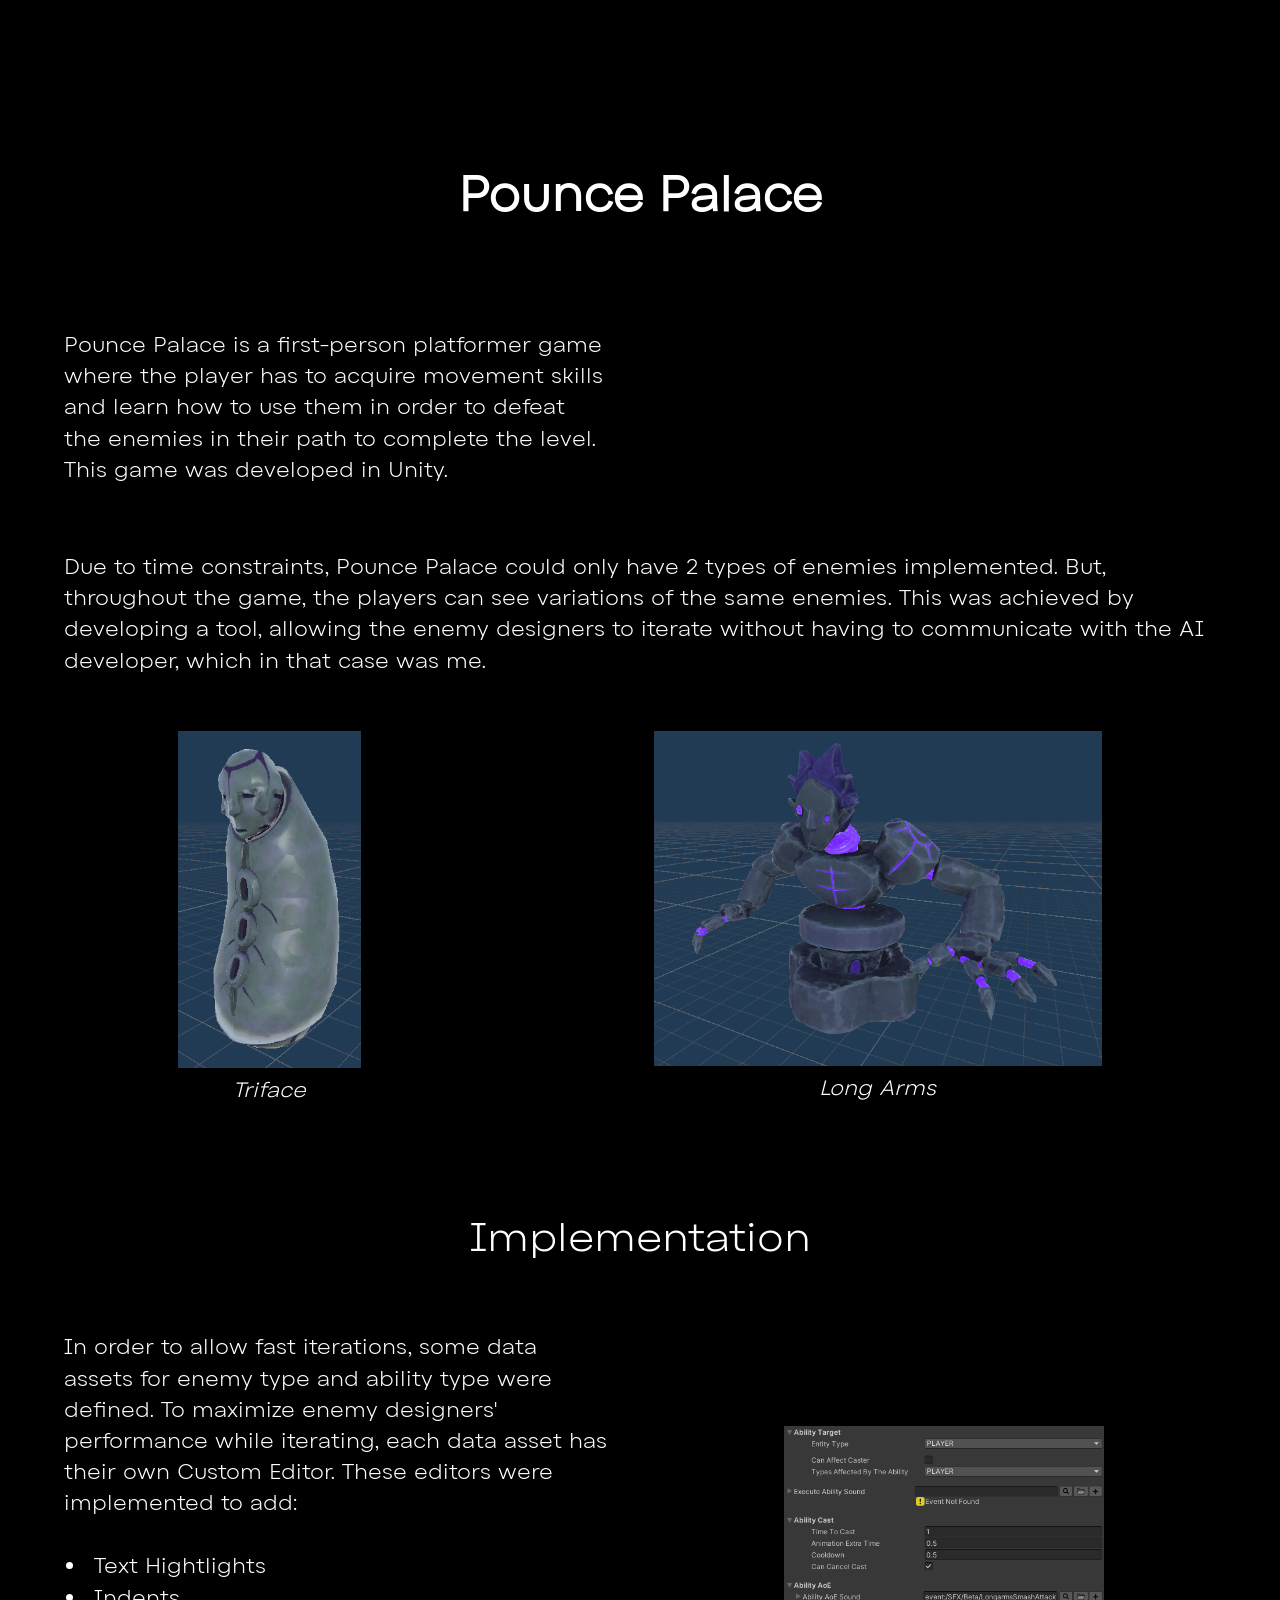
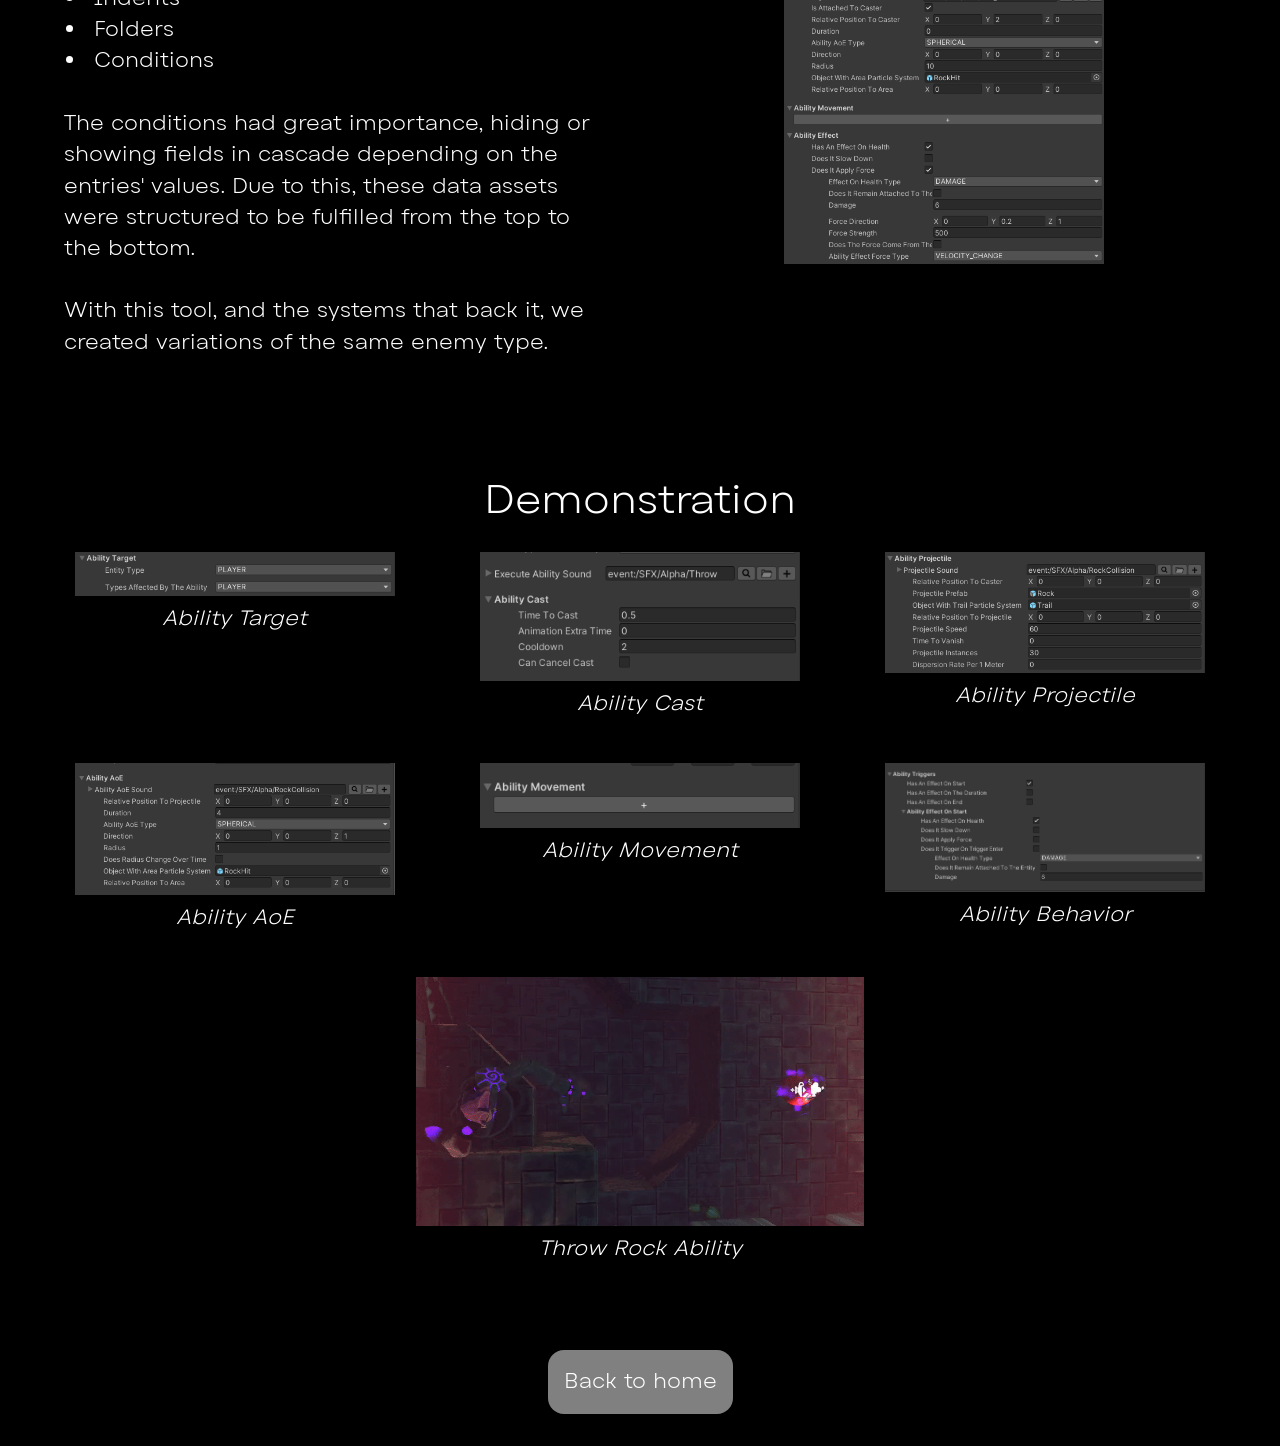
==== pages/ability-maker-pounce-palace.html @ 69819fae "Reorganization Done" ====
<!DOCTYPE html>
<html lang="en">
    <head>
        <meta charset="UTF-8">
        <meta name="viewport" content="width=device-width, initial-scale=1.0">
        <title>Abel Pujol - Portfolio</title>
        <link rel="stylesheet" href="../styles/reset.css">
        <link rel="stylesheet" href="../styles/style.css">
    </head>
    <body>
        <div class="main-title page-title white">
            <p class="main-title page-title">Pounce Palace</p>
        </div>
        <div class="page-content">
            <div class="page-content-grid">
                <p class="text white page-text">
                    Pounce Palace is a first-person platformer game where the player has to acquire movement skills and learn how to use them in order to defeat the enemies in their path to complete the level.
                    <br>
                    This game was developed in Unity.
                </p>
                <video class="clickable horizontal-medium-page-media" autoplay muted loop>
                    <source src="../resources/videos/pounce-palace/trailer.mp4">
                </video>
            </div>
            <div>
                <p class="text white page-text">
                    Due to time constraints, Pounce Palace could only have 2 types of enemies implemented.
                    But, throughout the game, the players can see variations of the same enemies.
                    This was achieved by developing a tool, allowing the enemy designers to iterate without having to communicate with the AI developer, which in that case was me.
                </p>
            </div>
            <div class="page-content-block">
                <figure class="solid-border thin-border border-padding">
                    <img class="clickable vertical-small-page-media" src="../resources/images/pounce-palace/triface.png" alt="">
                    <figcaption class="text white">Triface</figcaption>
                </figure>
                <figure class="solid-border thin-border border-padding">
                    <img class="clickable horizontal-medium-page-media" src="../resources/images/pounce-palace/longarms.png" alt="">
                    <figcaption class="text white">Long Arms</figcaption>
                </figure>
            </div>
            <div>
                <p class="title page-title white">Implementation</p>
            </div>
            <div class="page-content-grid">
                <div>
                    <p class="text white page-text">
                        In order to allow fast iterations, some data assets for enemy type and ability type were defined.
                        To maximize enemy designers' performance while iterating, each data asset has their own Custom Editor.
                        These editors were implemented to add:
                    </p>
                    <ul class="text white page-text">
                        <li>Text Hightlights</li>
                        <li>Indents</li>
                        <li>Folders</li>
                        <li>Conditions</li>
                    </ul>
                    <p class="text white page-text">
                        The conditions had great importance, hiding or showing fields in cascade depending on the entries' values. 
                        Due to this, these data assets were structured to be fulfilled from the top to the bottom.
                        <br>
                        <br>
                        With this tool, and the systems that back it, we created variations of the same enemy type.
                    </p>                                                   
                </div>
                <img class="clickable vertical-medium-page-media" src="../resources/images/pounce-palace/ability-example.png" alt="">
            </div>
            <div>
                <p class="title page-title white">Demonstration</p>
            </div>
            <div class="page-content-block">
                <figure class="solid-border thin-border border-padding">
                    <img class="clickable horizontal-small-page-media" src="../resources/images/pounce-palace/ability-target.png" alt="">
                    <figcaption class="text white">Ability Target</figcaption>
                </figure>
                <figure class="solid-border thin-border border-padding">
                    <img class="clickable horizontal-small-page-media" src="../resources/images/pounce-palace/ability-cast.png" alt="">
                    <figcaption class="text white">Ability Cast</figcaption>
                </figure>
                <figure class="solid-border thin-border border-padding">
                    <img class="clickable horizontal-small-page-media" src="../resources/images/pounce-palace/ability-projectile.png" alt="">
                    <figcaption class="text white">Ability Projectile</figcaption>
                </figure>
                <figure class="solid-border thin-border border-padding">
                    <img class="clickable horizontal-small-page-media" src="../resources/images/pounce-palace/ability-aoe.png" alt="">
                    <figcaption class="text white">Ability AoE</figcaption>
                </figure>
                <figure class="solid-border thin-border border-padding">
                    <img class="clickable horizontal-small-page-media" src="../resources/images/pounce-palace/ability-movement.png" alt="">
                    <figcaption class="text white">Ability Movement</figcaption>
                </figure>
                <figure class="solid-border thin-border border-padding">
                    <img class="clickable horizontal-small-page-media" src="../resources/images/pounce-palace/ability-behavior.png" alt="">
                    <figcaption class="text white">Ability Behavior</figcaption>
                </figure>
            </div>
            <div class="page-content-block">
                <figure class="solid-border thin-border border-padding">
                    <img class="clickable horizontal-medium-page-media" src="../resources/videos/pounce-palace/throw-rock-ability.gif" alt="">
                    <figcaption class="text white">Throw Rock Ability</figcaption>
                </figure>
            </div>
        </div>
        <div class="back-to-home">
            <p class="back-button text white round-border">Back to home</p>
        </div>
        <script type="module" src="../src/sub-pages-script.js"></script>
        <noscript>Sorry, your browser doesn't support Javascript</noscript>
    </body>
</html>
---- styles/style.css ----
@font-face {
    font-family: Alphazet;
    src: url("../resources/fonts/Alphazet-Light.ttf");
}

:root
{
    /*#region Fonts*/
    --large-font-size: 3rem;
    --medium-font-size: 2.5rem;
    --small-font-size: 1.3rem;
    --tiny-font-size: 0.3rem;

    --font-family: Alphazet;
    /*#endregion Fonts*/

    --portrait-height: clamp(30%, calc(1.5rem + 12vw) , 85%);

    --logo-size: 4vw;

    --box-image-border-value: 1rem;
    --blur-value: 0.1rem;
    --brightness-value: 30%;
    --transition-time: 0.3s
}

body
{
    background-color: black;
    line-height: 1.5;
}

ul
{
    list-style-type: disc;
    list-style-position: inside;
}

li 
{
    padding-left: 1.9rem;
    text-indent: -1.38em;
}

figure
{
    margin: 1rem auto;
}

figcaption
{
    font-style: italic;
    text-align: center;
    background-color: black;
}

/*#region Classes*/

/*#region Font*/

.main-title
{
    font-size: var(--large-font-size);
    font-family: var(--font-family);
    font-weight: bold;
    transition: font-size var(--transition-time);
}

.title
{
    font-size: var(--medium-font-size);
    font-family: var(--font-family);
    transition: font-size var(--transition-time);
}

.text
{
    font-size: var(--small-font-size);
    font-family: var(--font-family);
    transition: font-size var(--transition-time);
}

.tiny-text
{
    font-size: var(--tiny-font-size);
    font-family: var(--font-family);
    transition: font-size var(--transition-time);
}

.card-banner-title
{
    font-size: 1.7rem;
    font-family: var(--font-family);
    transition: font-size var(--transition-time);
    font-weight: bold;
}

.white
{
    color: white;
}

/*#endregion Font*/

/*#region Categories*/

.category
{
    display: flex;
    flex-direction: column;
    align-self: center;
    align-items: center;
    justify-content: center;
    position: relative;
    width: 100%;
    margin: 1em 0;
    padding-bottom: 2em;
}

.category-title
{
    display: flex;
    align-content: center;
    justify-content: center;
    align-items: center;
    width: 100%;
    height: 8em;
}

.category-content
{
    display: flex;
    flex-wrap: wrap;
    justify-content: center;
    width: 95vw;
    margin: 1rem 0;
}

.category-dropdown
{
    display: flex;
    flex-direction: column;
    position: relative;
    width: 95vw;
    min-height: 12rem;
    margin-bottom: 1rem;
    align-self: center;
    align-items: center;
    justify-content: center;
    cursor: pointer;
}

.category-dropdown-title-box
{
    display: flex;
    align-items: center;
    justify-content: center;
    width: 100%;
    height: 12rem;
    background-color: black;
}

.category-dropdown-content
{
    display: none;
    flex-wrap: wrap;
    justify-content: center;
    width: 100%;
    margin: 1rem 0;
}

/*#endregion Categories*/

/*#region Subcategories*/

.subcategory-dropdown
{
    position: relative;
    margin: 1em 2em;
    cursor: pointer;
}

.subcategory-frame
{
    display: none;
    flex-direction: column;
    align-items: center;
    justify-content: center;
}

/*#endregion Subcategories*/

/*#region Card*/

.card
{
    position: relative;
    margin: 1em 2em;
    cursor: pointer;
}

.card-banner
{
    position: relative;
    width: 460px;
    height: 215px;
    transition: width var(--transition-time);
    cursor: pointer;
}

.card-banner-image
{
    display: block;
    width: 100%;
    height: 100%;
    object-fit: cover;
}

.card-banner-description
{
    position: absolute;
    inset: 0;
    display: none;
    flex-direction: column;
    justify-content: center;
    align-items: flex-start;
    padding: 1em;
    z-index: 1;
    transition: display var(--transition-time);
}

.card-banner-description-background
{
    position: absolute;
    inset: 0;
    background-color: black;
    opacity: 0;
    transition: opacity var(--transition-time);
}

/*#endregion Card*/

/*#region Page*/

.page-dropdown
{
    position: relative;
    margin: 1em 2em;
    cursor: pointer;
}

.page-dropdown-banner
{
    display: flex;
    align-items: center;
    justify-content: center;
    background-size: 100%;
    background-position: center;
    width: 460px;
    height: 215px;
    transition: width var(--transition-time);
}

.page-dropdown-title
{
    position: absolute;
    z-index: 1;
}

.page-dropdown-content
{
    display: none;
    flex-direction: column;
    justify-content: center;
    width: 100%;
}

.page-title
{
    position: relative;
    width: 100%;
    display: flex;
    align-items: center;
    justify-content: center;
    margin-top: 5rem;
}

.page-content
{
    padding: 2rem;
    width: calc(100% - 4rem);
}

.page-content-grid
{
    display: grid;
    grid-template-columns: 50% 50%;
    margin: 2rem auto;
}

.page-content-block
{
    display: flex;
    flex-wrap: wrap;
    align-items: flex-start;
}

.page-text
{
    margin: 2rem;
    align-self: center;
}

.horizontal-small-page-media
{
    width: 25vw;
    margin: auto;
}

.horizontal-medium-page-media
{
    width: 35vw;
    margin: auto;
}

.horizontal-large-page-media
{
    width: 80%;
    margin: auto;
}

.vertical-small-page-media
{
    width: 14.3vw;
    margin: auto;
}

.vertical-medium-page-media
{
    width: 25vw;
    margin: auto;
}

.back-to-home
{
    display: flex;
    align-content: center;
    justify-content: center;
    align-items: center;
    padding: 2rem;
}

.back-button
{
    padding: 1rem;
    background-color: grey;
    cursor: pointer;
}

/*#endregion Page*/

/*#region Utilities*/

.cross
{
    position: absolute;
    top: 0;
    right: 0;
    cursor: pointer;
    content: url("../resources/images/cross.png");
}

.reference-video
{
    width: 35vw;
    height: calc(35vw * 0.56);
    margin: 1rem auto;
}

.logo
{
    width: var(--logo-size);
    height: var(--logo-size);
}

/*#region Border*/

.solid-border
{
    border-style: solid;
}

.thick-border
{
    border-width: 5px;
}

.thin-border
{
    border-width: 2px;
}

.border-padding
{
    padding: 4px;
}

/*#endregion Border*/

.clickable
{
    cursor: pointer;
}

.round-border
{
    border-radius: var(--box-image-border-value);
}

.full-size
{
    width: 100%;
    height: 100%;
}

.opacity
{
    opacity: 0.5;
}

.blur
{
    backdrop-filter: blur(var(--blur-value)) brightness(var(--brightness-value));
    -webkit-backdrop-filter: blur(var(--blur-value)) brightness(var(--brightness-value));
}

/*#endregion Utilities*/

/*#endregion Classes*/

/*#region Ids*/

/*#region Image Zoom*/

#image-zoom
{
    display: none;
    justify-content: center;
    align-items: center;
    position: fixed;
    z-index: 20;
}

#image-zoom-container
{
    width: 80%;
    height: 80%;
    z-index: 30;
}

#zoomed-media
{
    width: 100%;
    height: 100%;
    object-fit: contain;    
}

/*#region Web Header*/

#topbar
{
    display: flex;
    flex-wrap: wrap;
    align-content: center;
    justify-content: space-evenly;
    align-items: center;
    position: fixed;
    width: 100%;
    gap: 5%;
    height: 4em;
    z-index: 10;
    background-color: black;
    transition: height var(--transition-time);
}

#about-me
{
    display: flex;
    align-items: center;
    width: 100%;
    gap: 5%;
    height: 14em;
    background-color: black;
    transition: height var(--transition-time);
}

#portrait
{
    height: var(--portrait-height);
    margin: 1em;
    object-fit: cover;
    align-self: center;
    justify-self: center;
}

#personal-info
{
    width: clamp(20%, calc(0.5rem + 35vw), 40%);
    color: var(--text-color);
    font-family: var(--font-family);
    justify-self: left;
}

#contact-list
{
    margin-left: 1rem;
    height: 100%;
    align-content: center;
}

#contact
{
    display: flex;
    align-items: center;
    white-space: nowrap;
}

#contact-icon
{
    display: block;
    margin: auto;
    width: var(--small-font-size);
}

#contact-link
{
    text-align: left;
    padding-left: 0.5em;
}

/*#endregion Web Header*/

/*#region Web Body*/

#content
{
    display: flex;
    flex-direction: column;
    flex-wrap: wrap;
    position: absolute;
    width: 100%;
    margin-top: 5em;
    transition: margin-top var(--transition-time);
}

/*#region Main Topics*/

#publications
{
    
}

#topics
{

}

#code-good-practices
{

}

/*#endregion Main Topics*/

/*#region Farlands: Tiny Harvest*/

#farlands-tiny-harvest-banner
{
    content: url("../resources/images/farlands-tiny-harvest/banner.jpg");
}

/*#endregion Farlands: Tiny Harvest*/

/*#region Multithreading*/

#multithreading-banner
{
    content: url("../resources/images/multithreading-banner.jpg");
}

/*#endregion Multithreading*/

/*#region Network*/

#network-banner
{
    content: url("../resources/images/network-banner.jpg");
}

/*#endregion Network*/

/*#region AI*/

#AI-banner
{
    content: url("../resources/images/AI-banner.jpg");
}

/*#endregion AI*/

/*#region Tooling*/

#tooling-banner
{
    content: url("../resources/images/tooling-banner.jpg");
}

/*#endregion Tooling*/

#pounce-palace-banner
{
    content: url("../resources/images/pounce-palace/banner.png");
}

#online-chess-banner
{
    content: url("../resources/images/online-chess/banner.jpg");
}

#patterns-banner
{
    content: url("../resources/images/patterns/banner.jpg");
}

/*#endregion Web Body*/

/*#region Utilities*/

#category-cross, #image-zoom-cross
{
    margin-top: 3.5rem;
    margin-right: 3.5rem;
}

#subcategory-cross, #card-cross
{
    margin-top: 1rem;
    margin-right: 1rem;
}

/*#endregion Utilities*/

/*#endregion Ids*/

/*#region Mobile Screen*/

@media only screen and (max-width: 1200px)
{
    #topbar
    {
        height: 10em;
        gap: 0%;
    }

    #content
    {
        margin-top: 13em;
    }
}

/*#endregion Mobile Screen*/
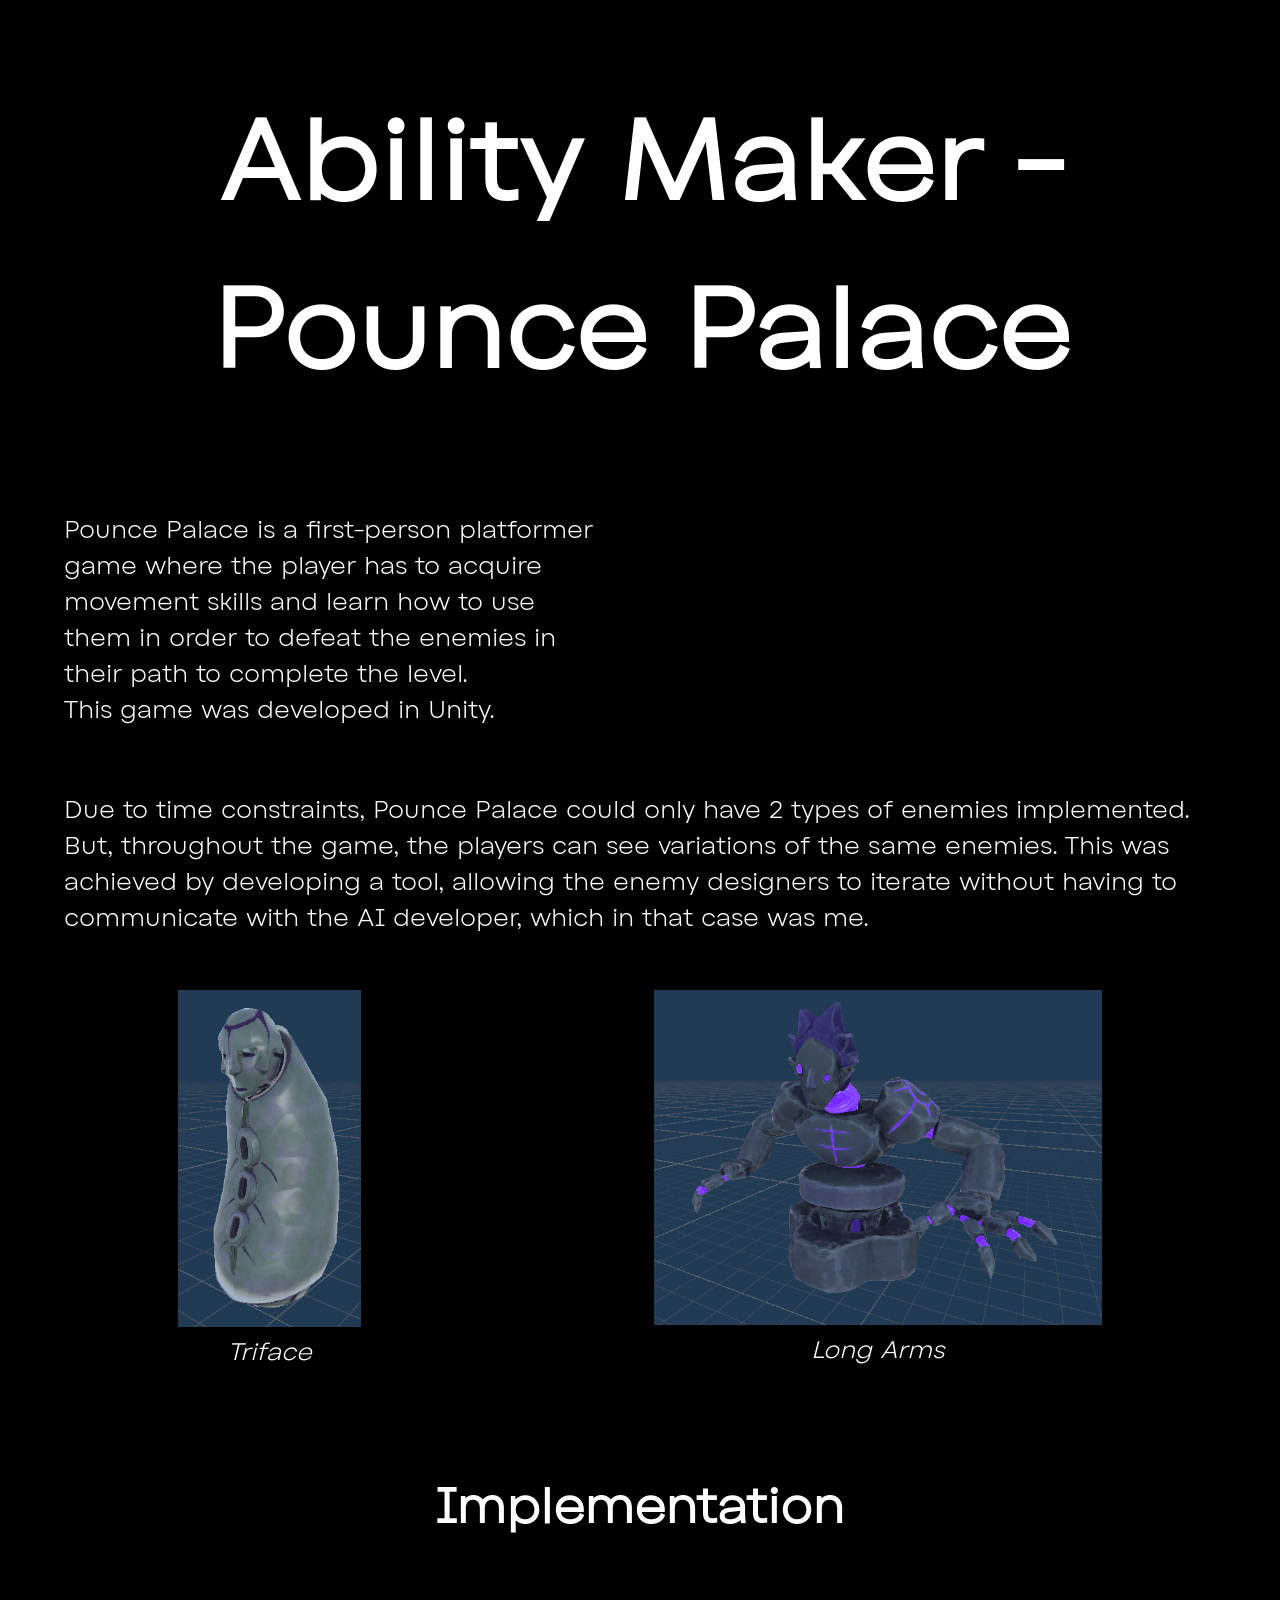
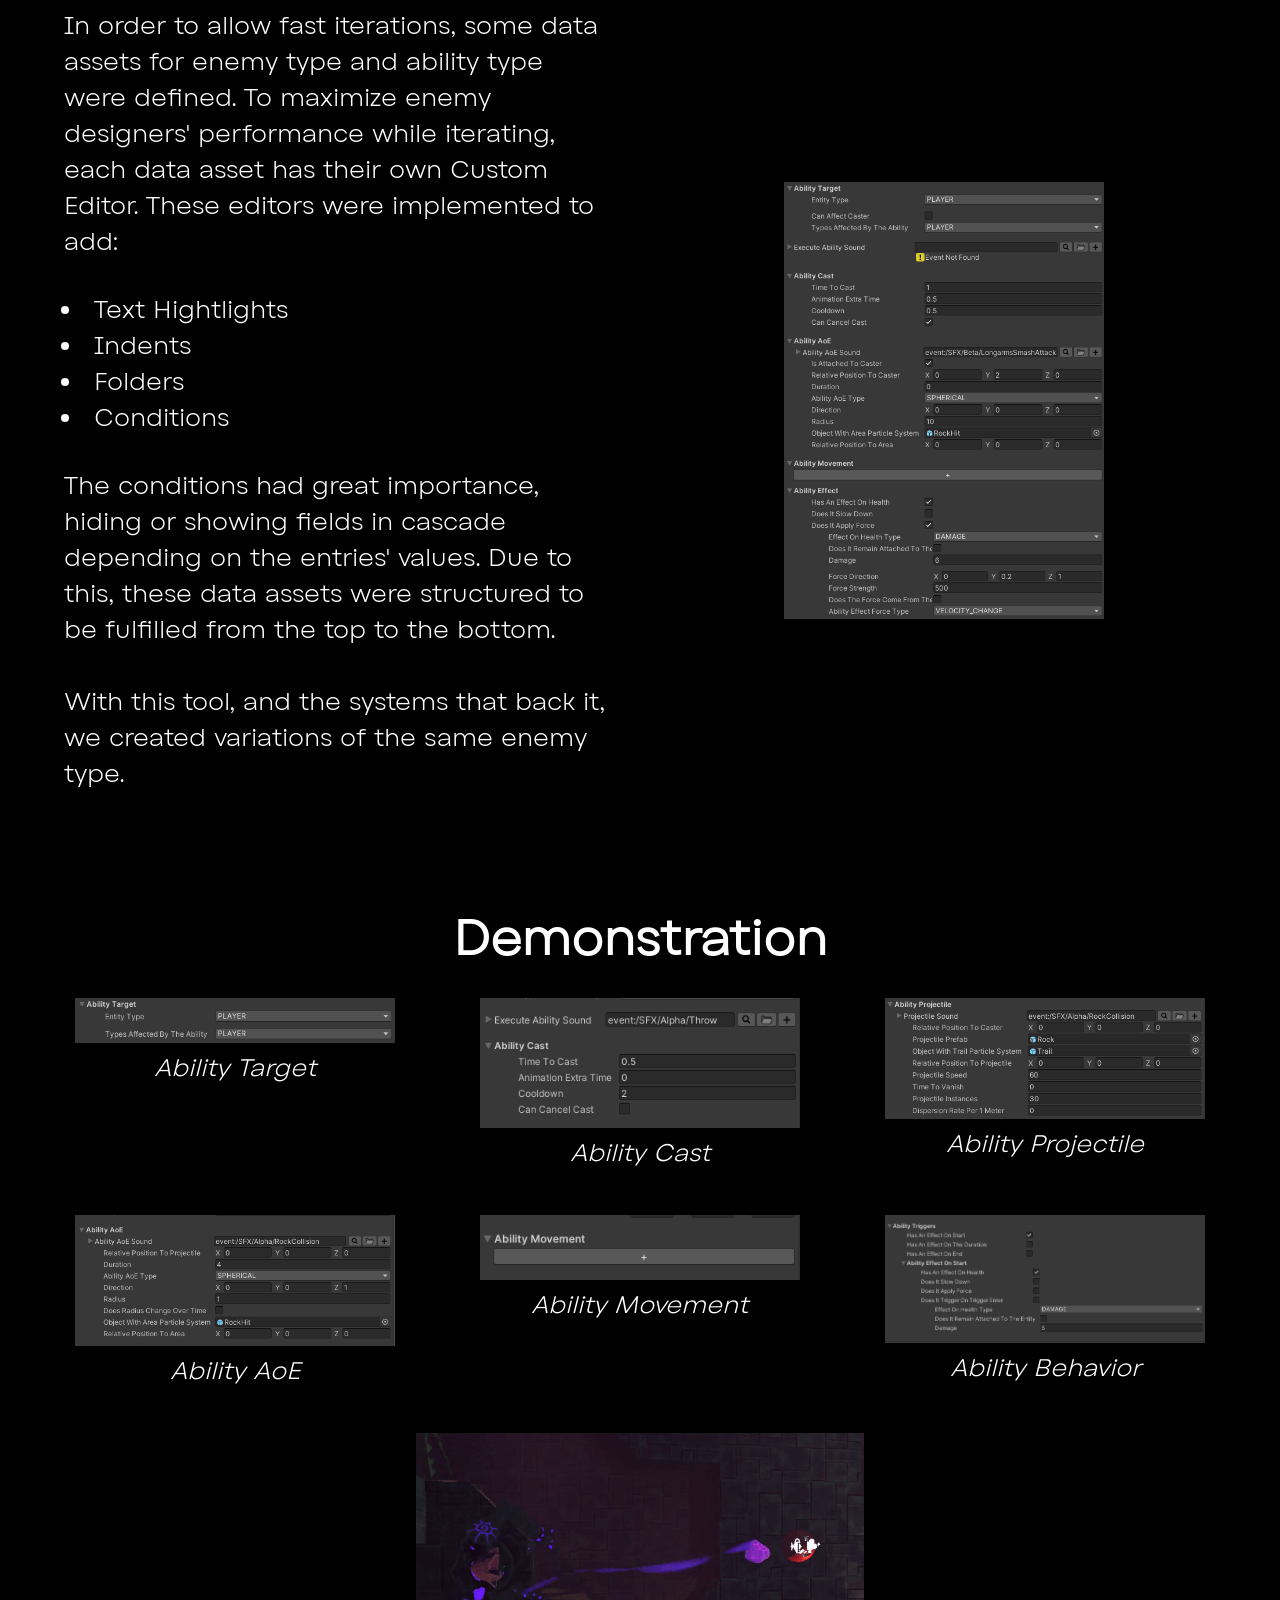
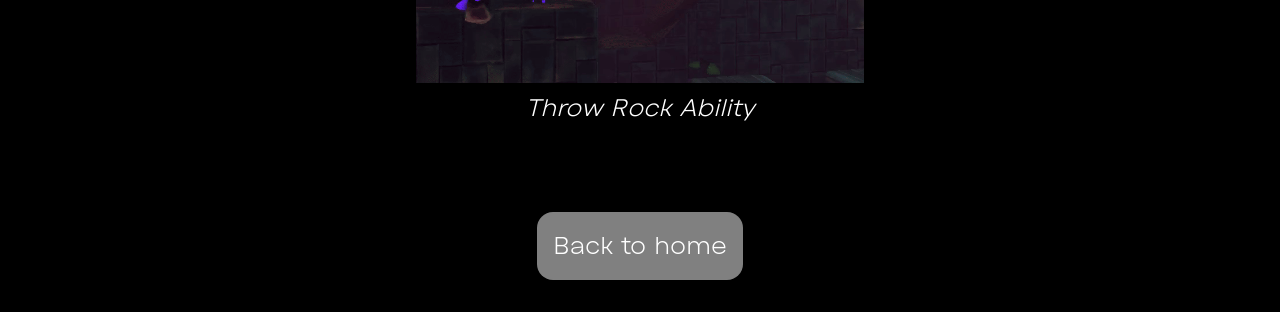
==== commit 8b25faf6: "Mobile layout" ====
--- a/pages/ability-maker-pounce-palace.html
+++ b/pages/ability-maker-pounce-palace.html
@@ -8,54 +8,54 @@
         <link rel="stylesheet" href="../styles/style.css">
     </head>
     <body>
-        <div class="main-title page-title white">
-            <p class="main-title page-title">Pounce Palace</p>
+        <div class="page-title">
+            <p class="header-1 white bold">Ability Maker - Pounce Palace</p>
         </div>
-        <div class="page-content">
-            <div class="page-content-grid">
-                <p class="text white page-text">
+        <div class="content">
+            <div class="content-grid">
+                <p class="text white text-block">
                     Pounce Palace is a first-person platformer game where the player has to acquire movement skills and learn how to use them in order to defeat the enemies in their path to complete the level.
                     <br>
                     This game was developed in Unity.
                 </p>
-                <video class="clickable horizontal-medium-page-media" autoplay muted loop>
+                <video class="clickable horizontal-medium-media" autoplay muted loop>
                     <source src="../resources/videos/pounce-palace/trailer.mp4">
                 </video>
             </div>
             <div>
-                <p class="text white page-text">
+                <p class="text white text-block">
                     Due to time constraints, Pounce Palace could only have 2 types of enemies implemented.
                     But, throughout the game, the players can see variations of the same enemies.
                     This was achieved by developing a tool, allowing the enemy designers to iterate without having to communicate with the AI developer, which in that case was me.
                 </p>
             </div>
-            <div class="page-content-block">
+            <div class="content-block">
                 <figure class="solid-border thin-border border-padding">
-                    <img class="clickable vertical-small-page-media" src="../resources/images/pounce-palace/triface.png" alt="">
+                    <img class="clickable vertical-small-media" src="../resources/images/pounce-palace/triface.png" alt="">
                     <figcaption class="text white">Triface</figcaption>
                 </figure>
                 <figure class="solid-border thin-border border-padding">
-                    <img class="clickable horizontal-medium-page-media" src="../resources/images/pounce-palace/longarms.png" alt="">
+                    <img class="clickable horizontal-medium-media" src="../resources/images/pounce-palace/longarms.png" alt="">
                     <figcaption class="text white">Long Arms</figcaption>
                 </figure>
             </div>
-            <div>
-                <p class="title page-title white">Implementation</p>
+            <div class="page-title">
+                <p class="header-2 white bold">Implementation</p>
             </div>
-            <div class="page-content-grid">
+            <div class="content-grid">
                 <div>
-                    <p class="text white page-text">
+                    <p class="text white text-block">
                         In order to allow fast iterations, some data assets for enemy type and ability type were defined.
                         To maximize enemy designers' performance while iterating, each data asset has their own Custom Editor.
                         These editors were implemented to add:
                     </p>
-                    <ul class="text white page-text">
+                    <ul class="text white text-block">
                         <li>Text Hightlights</li>
                         <li>Indents</li>
                         <li>Folders</li>
                         <li>Conditions</li>
                     </ul>
-                    <p class="text white page-text">
+                    <p class="text white text-block">
                         The conditions had great importance, hiding or showing fields in cascade depending on the entries' values. 
                         Due to this, these data assets were structured to be fulfilled from the top to the bottom.
                         <br>
@@ -63,40 +63,40 @@
                         With this tool, and the systems that back it, we created variations of the same enemy type.
                     </p>                                                   
                 </div>
-                <img class="clickable vertical-medium-page-media" src="../resources/images/pounce-palace/ability-example.png" alt="">
+                <img class="clickable vertical-medium-media" src="../resources/images/pounce-palace/ability-example.png" alt="">
             </div>
-            <div>
-                <p class="title page-title white">Demonstration</p>
+            <div class="page-title">
+                <p class="header-2 white bold">Demonstration</p>
             </div>
-            <div class="page-content-block">
+            <div class="content-block">
                 <figure class="solid-border thin-border border-padding">
-                    <img class="clickable horizontal-small-page-media" src="../resources/images/pounce-palace/ability-target.png" alt="">
+                    <img class="clickable horizontal-small-media" src="../resources/images/pounce-palace/ability-target.png" alt="">
                     <figcaption class="text white">Ability Target</figcaption>
                 </figure>
                 <figure class="solid-border thin-border border-padding">
-                    <img class="clickable horizontal-small-page-media" src="../resources/images/pounce-palace/ability-cast.png" alt="">
+                    <img class="clickable horizontal-small-media" src="../resources/images/pounce-palace/ability-cast.png" alt="">
                     <figcaption class="text white">Ability Cast</figcaption>
                 </figure>
                 <figure class="solid-border thin-border border-padding">
-                    <img class="clickable horizontal-small-page-media" src="../resources/images/pounce-palace/ability-projectile.png" alt="">
+                    <img class="clickable horizontal-small-media" src="../resources/images/pounce-palace/ability-projectile.png" alt="">
                     <figcaption class="text white">Ability Projectile</figcaption>
                 </figure>
                 <figure class="solid-border thin-border border-padding">
-                    <img class="clickable horizontal-small-page-media" src="../resources/images/pounce-palace/ability-aoe.png" alt="">
+                    <img class="clickable horizontal-small-media" src="../resources/images/pounce-palace/ability-aoe.png" alt="">
                     <figcaption class="text white">Ability AoE</figcaption>
                 </figure>
                 <figure class="solid-border thin-border border-padding">
-                    <img class="clickable horizontal-small-page-media" src="../resources/images/pounce-palace/ability-movement.png" alt="">
+                    <img class="clickable horizontal-small-media" src="../resources/images/pounce-palace/ability-movement.png" alt="">
                     <figcaption class="text white">Ability Movement</figcaption>
                 </figure>
                 <figure class="solid-border thin-border border-padding">
-                    <img class="clickable horizontal-small-page-media" src="../resources/images/pounce-palace/ability-behavior.png" alt="">
+                    <img class="clickable horizontal-small-media" src="../resources/images/pounce-palace/ability-behavior.png" alt="">
                     <figcaption class="text white">Ability Behavior</figcaption>
                 </figure>
             </div>
-            <div class="page-content-block">
+            <div class="content-block">
                 <figure class="solid-border thin-border border-padding">
-                    <img class="clickable horizontal-medium-page-media" src="../resources/videos/pounce-palace/throw-rock-ability.gif" alt="">
+                    <img class="clickable horizontal-medium-media" src="../resources/videos/pounce-palace/throw-rock-ability.gif" alt="">
                     <figcaption class="text white">Throw Rock Ability</figcaption>
                 </figure>
             </div>
--- a/styles/style.css
+++ b/styles/style.css
@@ -6,15 +6,14 @@
 :root
 {
     /*#region Fonts*/
-    --large-font-size: 3rem;
-    --medium-font-size: 2.5rem;
-    --small-font-size: 1.3rem;
-    --tiny-font-size: 0.3rem;
+    --header-one-font-size: 7rem;
+    --header-two-font-size: 3rem;
+    --header-three-font-size: 2.3rem;
+    --header-four-font-size: 1.8rem;
+    --text-font-size: 1.5rem;
 
     --font-family: Alphazet;
     /*#endregion Fonts*/
-
-    --portrait-height: clamp(30%, calc(1.5rem + 12vw) , 85%);
 
     --logo-size: 4vw;
 
@@ -58,51 +57,60 @@
 
 /*#region Font*/
 
-.main-title
-{
-    font-size: var(--large-font-size);
-    font-family: var(--font-family);
-    font-weight: bold;
-    transition: font-size var(--transition-time);
-}
-
-.title
-{
-    font-size: var(--medium-font-size);
+.header-1
+{
+    font-size: var(--header-one-font-size);
     font-family: var(--font-family);
     transition: font-size var(--transition-time);
 }
 
-.text
-{
-    font-size: var(--small-font-size);
+.header-2
+{
+    font-size: var(--header-two-font-size);
+    font-family: var(--font-family);
+    transition: font-size var(--transition-time);    
+}
+
+.header-3
+{
+    font-size: var(--header-three-font-size);
+    font-family: var(--font-family);
+    transition: font-size var(--transition-time);    
+}
+
+.header-4
+{
+    font-size: var(--header-four-font-size);
     font-family: var(--font-family);
     transition: font-size var(--transition-time);
 }
 
-.tiny-text
-{
-    font-size: var(--tiny-font-size);
+.text
+{
+    font-size: var(--text-font-size);
     font-family: var(--font-family);
     transition: font-size var(--transition-time);
 }
 
-.card-banner-title
-{
-    font-size: 1.7rem;
-    font-family: var(--font-family);
-    transition: font-size var(--transition-time);
+.white
+{
+    color: white;
+}
+
+.bold
+{
     font-weight: bold;
 }
 
-.white
-{
-    color: white;
-}
-
 /*#endregion Font*/
 
 /*#region Categories*/
+
+.index-container
+{
+    width: fit-content;
+    padding: 1rem;
+}
 
 .category
 {
@@ -220,13 +228,17 @@
 {
     position: absolute;
     inset: 0;
-    display: none;
+    display: flex;
     flex-direction: column;
     justify-content: center;
     align-items: flex-start;
     padding: 1em;
     z-index: 1;
-    transition: display var(--transition-time);
+    opacity: 0;
+    transform: translateY(80px);
+    transition: 
+        opacity var(--transition-time),
+        transform var(--transition-time);
 }
 
 .card-banner-description-background
@@ -282,60 +294,61 @@
     display: flex;
     align-items: center;
     justify-content: center;
+    text-align: center;
     margin-top: 5rem;
 }
 
-.page-content
+.content
 {
     padding: 2rem;
     width: calc(100% - 4rem);
 }
 
-.page-content-grid
+.content-grid
 {
     display: grid;
     grid-template-columns: 50% 50%;
     margin: 2rem auto;
 }
 
-.page-content-block
+.content-block
 {
     display: flex;
     flex-wrap: wrap;
     align-items: flex-start;
 }
 
-.page-text
+.text-block
 {
     margin: 2rem;
     align-self: center;
 }
 
-.horizontal-small-page-media
+.horizontal-small-media
 {
     width: 25vw;
     margin: auto;
 }
 
-.horizontal-medium-page-media
+.horizontal-medium-media
 {
     width: 35vw;
     margin: auto;
 }
 
-.horizontal-large-page-media
+.horizontal-large-media
 {
     width: 80%;
     margin: auto;
 }
 
-.vertical-small-page-media
+.vertical-small-media
 {
     width: 14.3vw;
     margin: auto;
 }
 
-.vertical-medium-page-media
+.vertical-medium-media
 {
     width: 25vw;
     margin: auto;
@@ -469,73 +482,102 @@
 
 #topbar
 {
+    position: fixed;
+    width: 100%;
+    height: fit-content;
     display: flex;
     flex-wrap: wrap;
-    align-content: center;
     justify-content: space-evenly;
-    align-items: center;
-    position: fixed;
-    width: 100%;
+    box-sizing: border-box;
+    padding: 1rem;
     gap: 5%;
-    height: 4em;
     z-index: 10;
     background-color: black;
     transition: height var(--transition-time);
 }
 
-#about-me
-{
-    display: flex;
-    align-items: center;
-    width: 100%;
-    gap: 5%;
-    height: 14em;
+#hamburger-menu
+{
+    position: fixed;
+    display: none;
+    flex-direction: column;
+    background-color: black;
+    height: 100vh;
+    padding: 6rem 2rem 2rem 2rem;
+    z-index: 2;
+    transform: translateX(-100%);
+    transition: transform var(--transition-time);
+}
+
+#hamburger-menu-image
+{
+    position: fixed;
+    width: 48px;
+    height: 48px;
+    margin: 2rem;
+    z-index: 3;
+}
+
+#presentation-div
+{
+    display: flex;
+    flex-direction: column;
+    justify-content: center;
+    align-items: center;
+    text-align: center;
+    width: 100%;
+    height: 100vh;
+}
+
+#about-me-div
+{
+    display: grid;
+    grid-template-columns: 30% 70%;
+    width: 100%;
+    box-sizing: border-box;
     background-color: black;
     transition: height var(--transition-time);
 }
 
 #portrait
 {
-    height: var(--portrait-height);
-    margin: 1em;
+    width: 80%;
+    height: auto;
+    margin: auto;
     object-fit: cover;
     align-self: center;
-    justify-self: center;
-}
-
-#personal-info
-{
-    width: clamp(20%, calc(0.5rem + 35vw), 40%);
-    color: var(--text-color);
-    font-family: var(--font-family);
-    justify-self: left;
 }
 
 #contact-list
 {
-    margin-left: 1rem;
-    height: 100%;
-    align-content: center;
+    display: flex;
+    justify-content: space-evenly;
+    align-items: center;
+    width: 100%;
+    height: fit-content;
+    box-sizing: border-box;
+    padding: 1rem;
 }
 
 #contact
 {
     display: flex;
     align-items: center;
-    white-space: nowrap;
+    padding: 1rem;
 }
 
 #contact-icon
 {
     display: block;
     margin: auto;
-    width: var(--small-font-size);
+    width: var(--header-three-font-size);
 }
 
 #contact-link
 {
     text-align: left;
     padding-left: 0.5em;
+    overflow-wrap: anywhere;
 }
 
 /*#endregion Web Header*/
@@ -547,94 +589,95 @@
     display: flex;
     flex-direction: column;
     flex-wrap: wrap;
+    width: 100%;
+    transition: margin-top var(--transition-time);
+}
+
+/*#region Main Topics*/
+
+#publications, #multithreading, #network, #ai, #tooling, #my-code, #about-me
+{
+    scroll-margin-top: 4em;
+}
+
+/*#endregion Main Topics*/
+
+/*#region Farlands: Tiny Harvest*/
+
+#farlands-tiny-harvest-banner
+{
+    content: url("../resources/images/farlands-tiny-harvest/banner.jpg");
+}
+
+/*#endregion Farlands: Tiny Harvest*/
+
+/*#region Multithreading*/
+
+#multithreading-banner
+{
+    content: url("../resources/images/multithreading-banner.jpg");
+}
+
+/*#endregion Multithreading*/
+
+/*#region Network*/
+
+#network-banner
+{
+    content: url("../resources/images/network-banner.jpg");
+}
+
+/*#endregion Network*/
+
+/*#region AI*/
+
+#AI-banner
+{
+    content: url("../resources/images/AI-banner.jpg");
+}
+
+/*#endregion AI*/
+
+/*#region Tooling*/
+
+#tooling-banner
+{
+    content: url("../resources/images/tooling-banner.jpg");
+}
+
+/*#endregion Tooling*/
+
+#pounce-palace-banner
+{
+    content: url("../resources/images/pounce-palace/banner.png");
+}
+
+#online-chess-banner
+{
+    content: url("../resources/images/online-chess/banner.jpg");
+}
+
+#patterns-banner
+{
+    content: url("../resources/images/patterns/banner.jpg");
+}
+
+/*#endregion Web Body*/
+
+/*#region Utilities*/
+
+#down-arrow
+{
     position: absolute;
-    width: 100%;
-    margin-top: 5em;
-    transition: margin-top var(--transition-time);
-}
-
-/*#region Main Topics*/
-
-#publications
-{
-    
-}
-
-#topics
-{
-
-}
-
-#code-good-practices
-{
-
-}
-
-/*#endregion Main Topics*/
-
-/*#region Farlands: Tiny Harvest*/
-
-#farlands-tiny-harvest-banner
-{
-    content: url("../resources/images/farlands-tiny-harvest/banner.jpg");
-}
-
-/*#endregion Farlands: Tiny Harvest*/
-
-/*#region Multithreading*/
-
-#multithreading-banner
-{
-    content: url("../resources/images/multithreading-banner.jpg");
-}
-
-/*#endregion Multithreading*/
-
-/*#region Network*/
-
-#network-banner
-{
-    content: url("../resources/images/network-banner.jpg");
-}
-
-/*#endregion Network*/
-
-/*#region AI*/
-
-#AI-banner
-{
-    content: url("../resources/images/AI-banner.jpg");
-}
-
-/*#endregion AI*/
-
-/*#region Tooling*/
-
-#tooling-banner
-{
-    content: url("../resources/images/tooling-banner.jpg");
-}
-
-/*#endregion Tooling*/
-
-#pounce-palace-banner
-{
-    content: url("../resources/images/pounce-palace/banner.png");
-}
-
-#online-chess-banner
-{
-    content: url("../resources/images/online-chess/banner.jpg");
-}
-
-#patterns-banner
-{
-    content: url("../resources/images/patterns/banner.jpg");
-}
-
-/*#endregion Web Body*/
-
-/*#region Utilities*/
+    bottom: 20px;
+    content: url("../resources/images/down-arrow.png");
+    left: 50%;
+    transform: translateX(-50%);
+    width: 7rem;
+    opacity: 1;
+    align-self: flex-end;
+    transition: opacity var(--transition-time);
+}
 
 #category-cross, #image-zoom-cross
 {
@@ -656,16 +699,40 @@
 
 @media only screen and (max-width: 1200px)
 {
+    .content-grid
+    {
+        grid-template-columns: 1fr;
+    }
+
+    .index-container
+    {
+        padding: 1rem 0rem;
+    }
+
     #topbar
     {
-        height: 10em;
-        gap: 0%;
+        display: none;
     }
 
-    #content
+    #hamburger-menu
     {
-        margin-top: 13em;
+        display: flex;
     }
+
+    #portrait
+    {
+        width: 40%;
+    }
+
+    #about-me-div
+    {
+        grid-template-columns: 1fr;
+    }
+
+    #contact-list
+    {
+        flex-direction: column;
+    }
 }
 
 /*#endregion Mobile Screen*/
